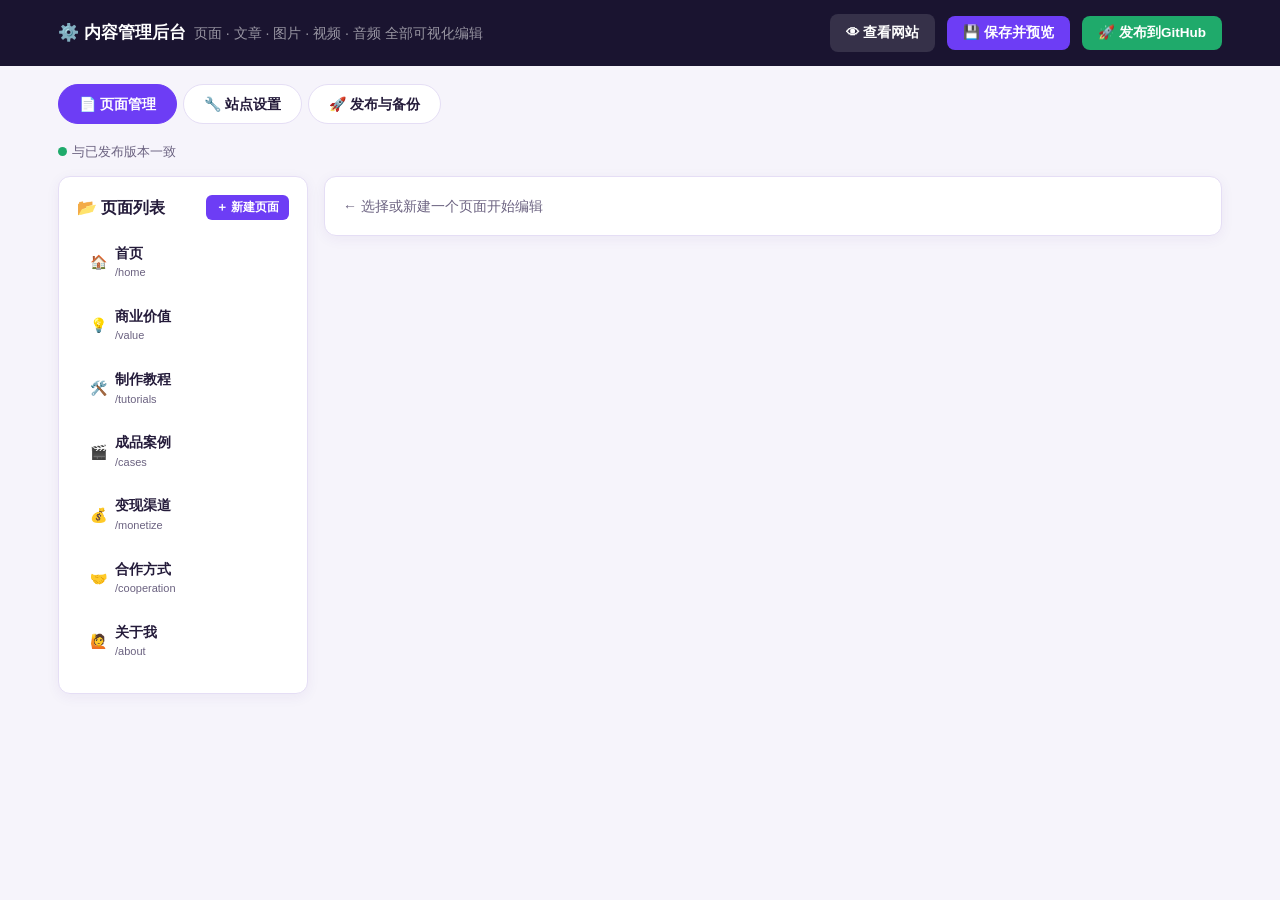
==== admin.html @ a8b08910 "Add files via upload" ====
<!DOCTYPE html>
<html lang="zh-CN">
<head>
<meta charset="UTF-8">
<meta name="viewport" content="width=device-width, initial-scale=1.0">
<title>内容管理后台 · AI视频工坊</title>
<style>
* { margin: 0; padding: 0; box-sizing: border-box; }
:root {
  --primary: #6d3df5; --primary-dark: #5327d4; --primary-light: #f0ebff;
  --accent: #ff5c8a; --text: #241b3a; --text-light: #6b6280;
  --bg: #f6f4fb; --card: #fff; --border: #e5def5; --ok: #1faa6b; --warn: #e6a700; --err: #e04355;
}
body { font-family: "PingFang SC","Microsoft YaHei","Segoe UI",sans-serif; background: var(--bg); color: var(--text); line-height: 1.6; font-size: 14px; }
a { color: var(--primary); text-decoration: none; }
.container { max-width: 1200px; margin: 0 auto; padding: 0 18px; }

.topbar { background: #1a1430; color: #fff; padding: 14px 0; position: sticky; top: 0; z-index: 50; }
.topbar-inner { display: flex; align-items: center; gap: 12px; flex-wrap: wrap; }
.topbar h1 { font-size: 17px; flex: 1; }
.topbar h1 small { opacity: .55; font-weight: 400; margin-left: 8px; }
.btn { border: none; cursor: pointer; border-radius: 8px; padding: 8px 16px; font-size: 13.5px; font-weight: 600; transition: all .15s; display: inline-flex; align-items: center; gap: 6px; }
.btn-primary { background: var(--primary); color: #fff; } .btn-primary:hover { background: var(--primary-dark); }
.btn-ghost { background: rgba(255,255,255,.12); color: #fff; } .btn-ghost:hover { background: rgba(255,255,255,.22); }
.btn-outline { background: #fff; border: 1.5px solid var(--border); color: var(--text); } .btn-outline:hover { border-color: var(--primary); color: var(--primary); }
.btn-danger { background: #fdecee; color: var(--err); } .btn-danger:hover { background: #f9d9dd; }
.btn-ok { background: var(--ok); color: #fff; } .btn-ok:hover { filter: brightness(1.08); }
.btn-sm { padding: 4px 10px; font-size: 12px; border-radius: 6px; }
.btn:disabled { opacity: .5; cursor: not-allowed; }

.tabs { display: flex; gap: 6px; margin: 18px 0; flex-wrap: wrap; }
.tab { padding: 8px 20px; border-radius: 999px; background: #fff; border: 1.5px solid var(--border); cursor: pointer; font-weight: 600; font-size: 14px; }
.tab.active { background: var(--primary); border-color: var(--primary); color: #fff; }

.layout { display: grid; grid-template-columns: 250px 1fr; gap: 16px; align-items: start; }
@media (max-width: 860px) { .layout { grid-template-columns: 1fr; } }
.panel { background: var(--card); border: 1px solid var(--border); border-radius: 12px; padding: 18px; box-shadow: 0 3px 14px rgba(60,30,130,.06); }
.panel + .panel { margin-top: 16px; }
.panel h2 { font-size: 16px; margin-bottom: 12px; display: flex; align-items: center; gap: 8px; }
.panel h2 small { font-weight: 400; color: var(--text-light); font-size: 12px; }

.page-item { display: flex; align-items: center; gap: 8px; padding: 9px 12px; border-radius: 9px; cursor: pointer; border: 1.5px solid transparent; margin-bottom: 4px; }
.page-item:hover { background: var(--primary-light); }
.page-item.active { background: var(--primary-light); border-color: var(--primary); }
.page-item .p-title { flex: 1; font-weight: 600; font-size: 13.5px; }
.page-item .p-title small { display: block; color: var(--text-light); font-weight: 400; font-size: 11px; }
.page-item .op { font-size: 11px; color: var(--text-light); }
.hidden-tag { font-size: 10px; background: #eee; padding: 1px 6px; border-radius: 4px; color: var(--text-light); }

.field { margin-bottom: 13px; }
.field label { display: block; font-size: 12.5px; font-weight: 700; margin-bottom: 5px; color: var(--text); }
.field label small { color: var(--text-light); font-weight: 400; }
.field input[type=text], .field input[type=url], .field textarea, .field select {
  width: 100%; padding: 9px 12px; border: 1.5px solid var(--border); border-radius: 8px; font-size: 13.5px; font-family: inherit; background: #fff; color: var(--text);
}
.field textarea { resize: vertical; min-height: 84px; }
.field textarea.html-area { min-height: 220px; font-family: Consolas, monospace; font-size: 12.5px; }
.field input:focus, .field textarea:focus, .field select:focus { outline: none; border-color: var(--primary); }
.field .hint { font-size: 11.5px; color: var(--text-light); margin-top: 4px; }

.list-editor { border: 1.5px dashed var(--border); border-radius: 10px; padding: 12px; margin-bottom: 13px; background: #fbfaff; }
.list-editor .le-title { font-size: 12.5px; font-weight: 700; margin-bottom: 8px; }
.le-row { display: flex; gap: 8px; margin-bottom: 8px; align-items: center; flex-wrap: wrap; }
.le-row input { flex: 1; min-width: 130px; padding: 7px 10px; border: 1.5px solid var(--border); border-radius: 7px; font-size: 13px; }
.le-row textarea { flex: 1 1 100%; padding: 7px 10px; border: 1.5px solid var(--border); border-radius: 7px; font-size: 13px; font-family: inherit; }
.media-row { display: flex; gap: 6px; align-items: center; }
.media-row input { flex: 1; }
.upload-btn { white-space: nowrap; }

.section-item { border: 1.5px solid var(--border); border-radius: 10px; margin-bottom: 10px; background: #fff; }
.section-head { display: flex; align-items: center; gap: 10px; padding: 11px 14px; cursor: pointer; }
.section-head .s-type { font-size: 11px; background: var(--primary-light); color: var(--primary-dark); padding: 2px 9px; border-radius: 999px; font-weight: 700; }
.section-head .s-title { flex: 1; font-weight: 600; font-size: 13.5px; overflow: hidden; text-overflow: ellipsis; white-space: nowrap; }
.section-head .s-ops { display: flex; gap: 3px; }
.section-head .s-ops button { background: none; border: none; cursor: pointer; font-size: 15px; padding: 3px 6px; border-radius: 5px; }
.section-head .s-ops button:hover { background: var(--primary-light); }
.section-body { border-top: 1.5px solid var(--border); padding: 16px; }

.type-grid { display: grid; grid-template-columns: repeat(auto-fill, minmax(150px, 1fr)); gap: 10px; }
.type-card { border: 1.5px solid var(--border); border-radius: 10px; padding: 12px; cursor: pointer; text-align: center; transition: all .15s; }
.type-card:hover { border-color: var(--primary); background: var(--primary-light); }
.type-card .t-icon { font-size: 24px; }
.type-card .t-name { font-weight: 700; font-size: 13px; margin-top: 4px; }
.type-card .t-desc { font-size: 11px; color: var(--text-light); }

.log-box { background: #1a1430; color: #c9f7dd; border-radius: 9px; padding: 14px; font-family: Consolas, monospace; font-size: 12px; max-height: 280px; overflow-y: auto; white-space: pre-wrap; }
.log-box .err { color: #ff9c9c; } .log-box .warn { color: #ffe08a; }
.status-dot { display: inline-block; width: 9px; height: 9px; border-radius: 50%; margin-right: 5px; }
.dot-draft { background: var(--warn); } .dot-published { background: var(--ok); }

.notice { background: #fff8e6; border: 1px solid #f5df9a; border-radius: 9px; padding: 12px 15px; font-size: 12.5px; margin-bottom: 14px; color: #7a5b00; }
.notice b { display: block; margin-bottom: 3px; }
.grid2 { display: grid; grid-template-columns: 1fr 1fr; gap: 0 14px; }
@media (max-width: 640px) { .grid2 { grid-template-columns: 1fr; } }
.actions-bar { display: flex; gap: 10px; flex-wrap: wrap; margin: 4px 0 14px; }
</style>
</head>
<body>
<div class="topbar">
  <div class="container topbar-inner">
    <h1>⚙️ 内容管理后台<small>页面 · 文章 · 图片 · 视频 · 音频 全部可视化编辑</small></h1>
    <a class="btn btn-ghost" href="index.html" target="_blank">👁 查看网站</a>
    <button class="btn btn-primary" id="btnSavePreview">💾 保存并预览</button>
    <button class="btn btn-ok" id="btnPublish">🚀 发布到GitHub</button>
  </div>
</div>

<div class="container">
  <div class="tabs">
    <div class="tab active" data-tab="pages">📄 页面管理</div>
    <div class="tab" data-tab="site">🔧 站点设置</div>
    <div class="tab" data-tab="publish">🚀 发布与备份</div>
  </div>
  <p id="statusBar" style="font-size:12.5px;color:var(--text-light);margin-bottom:14px"></p>

  <!-- 页面管理 -->
  <div id="tab-pages" class="layout">
    <div class="panel">
      <h2>📂 页面列表 <button class="btn btn-primary btn-sm" id="btnAddPage" style="margin-left:auto">＋ 新建页面</button></h2>
      <div id="pageList"></div>
    </div>
    <div id="pageEditor"><div class="panel"><p style="color:var(--text-light)">← 选择或新建一个页面开始编辑</p></div></div>
  </div>

  <!-- 站点设置 -->
  <div id="tab-site" style="display:none">
    <div class="panel" style="max-width:640px">
      <h2>🔧 站点基础信息</h2>
      <div id="siteSettings"></div>
    </div>
  </div>

  <!-- 发布 -->
  <div id="tab-publish" style="display:none">
    <div class="notice"><b>📌 工作原理</b>本站为纯静态网站，所有内容存在 content.js 一个文件里。编辑后「保存并预览」仅本机可见；「发布到GitHub」会把 content.js 和上传的媒体文件提交到你的仓库，GitHub Pages 自动更新上线。</div>
    <div class="layout">
      <div class="panel">
        <h2>🚀 GitHub 发布配置</h2>
        <div class="field"><label>GitHub 用户名</label><input type="text" id="ghOwner" placeholder="你的GitHub用户名"></div>
        <div class="field"><label>仓库名</label><input type="text" id="ghRepo" placeholder="如 my-ai-video-site"></div>
        <div class="field"><label>分支</label><input type="text" id="ghBranch" placeholder="main（或 gh-pages）"></div>
        <div class="field"><label>Personal Access Token (PAT)</label><input type="text" id="ghToken" placeholder="ghp_ 开头 · 仅存在你本机浏览器">
          <div class="hint">GitHub → Settings → Developer settings → Personal access tokens → 生成经典Token，勾选 <b>repo</b> 权限。Fine-grained Token 则勾选目标仓库的 Contents: Read and write。</div></div>
        <div class="actions-bar">
          <button class="btn btn-outline" id="btnSaveGh">保存配置</button>
          <button class="btn btn-outline" id="btnTestGh">测试连接</button>
          <button class="btn btn-ok" id="btnPublish2">🚀 立即发布</button>
        </div>
        <div class="log-box" id="logBox">等待操作…</div>
      </div>
      <div>
        <div class="panel">
          <h2>💾 备份与恢复</h2>
          <div class="actions-bar">
            <button class="btn btn-outline" id="btnExport">⬇️ 导出 content.js</button>
            <button class="btn btn-outline" id="btnImport">⬆️ 从文件导入</button>
            <button class="btn btn-danger" id="btnReset">↩️ 重置为已发布版本</button>
          </div>
          <p style="font-size:12px;color:var(--text-light)">导出的文件也可手动放进仓库根目录覆盖 content.js 完成更新。</p>
        </div>
        <div class="panel">
          <h2>📏 媒体文件建议</h2>
          <ul style="font-size:12.5px;color:var(--text-light);padding-left:18px">
            <li>单文件 &lt; 20MB（GitHub限制100MB，小文件加载更快）</li>
            <li>大视频建议先传到视频平台，粘贴分享/embed链接</li>
            <li>图片推荐 JPG/WebP，宽度 ≤ 1600px</li>
            <li>仓库总大小建议控制在 1GB 以内</li>
          </ul>
        </div>
      </div>
    </div>
  </div>
</div>

<input type="file" id="filePicker" style="display:none">
<script src="content.js"></script>
<script src="js/admin.js"></script>
</body>
</html>
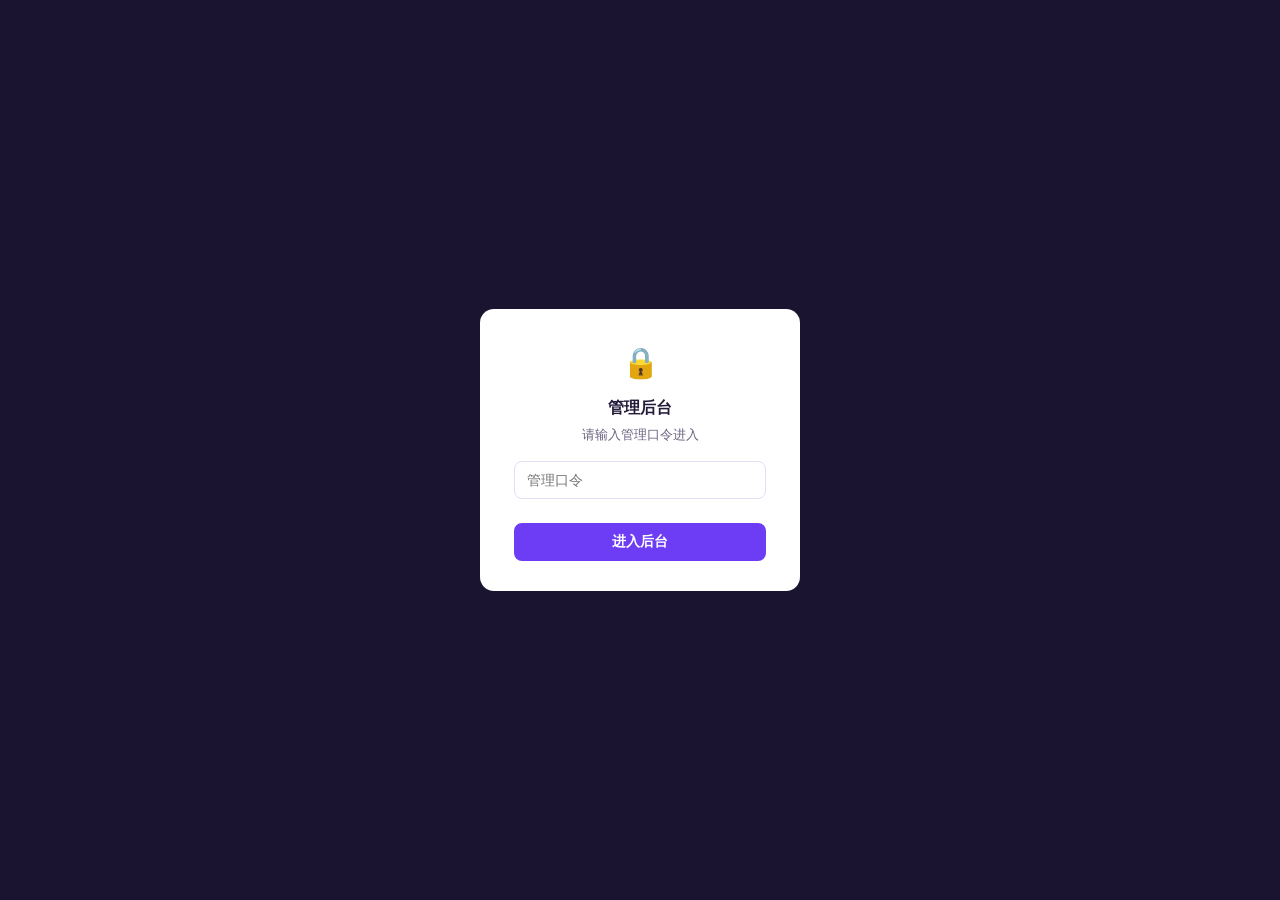
==== commit 797c8318: "Add files via upload" ====
--- a/admin.html
+++ b/admin.html
@@ -3,6 +3,7 @@
 <head>
 <meta charset="UTF-8">
 <meta name="viewport" content="width=device-width, initial-scale=1.0">
+<meta name="robots" content="noindex, nofollow">
 <title>内容管理后台 · AI视频工坊</title>
 <style>
 * { margin: 0; padding: 0; box-sizing: border-box; }
@@ -173,6 +174,41 @@
 </div>
 
 <input type="file" id="filePicker" style="display:none">
+<script>
+/* ===== 后台访问口令（防误入门闩，非安全边界）=====
+   enabled : true 开启门闩 / false 关闭
+   code    : 访客需输入的口令，改成你自己的（仅防君子，改内容仍需GitHub Token）
+   提示：每次关闭浏览器后自动重新上锁 */
+var ADMIN_LOCK_ENABLED = true;
+var ADMIN_ACCESS_CODE = "lls268269";
+(function () {
+  if (!ADMIN_LOCK_ENABLED || sessionStorage.getItem("admin_unlocked") === "1") return;
+  var wrap = document.createElement("div");
+  wrap.style.cssText = "position:fixed;inset:0;background:#1a1430;z-index:9999;display:flex;align-items:center;justify-content:center;";
+  wrap.innerHTML =
+    '<div style="background:#fff;border-radius:14px;padding:30px 34px;width:320px;text-align:center;font-family:inherit">' +
+    '<div style="font-size:30px;margin-bottom:8px">🔒</div>' +
+    '<div style="font-size:16px;font-weight:700;color:#241b3a;margin-bottom:4px">管理后台</div>' +
+    '<div style="font-size:12.5px;color:#6b6280;margin-bottom:16px">请输入管理口令进入</div>' +
+    '<input type="password" id="lockInput" placeholder="管理口令" style="width:100%;padding:10px 12px;border:1.5px solid #e5def5;border-radius:8px;font-size:14px;box-sizing:border-box;outline:none">' +
+    '<div id="lockErr" style="font-size:12px;color:#e04355;height:18px;margin-top:6px"></div>' +
+    '<button id="lockBtn" style="width:100%;padding:10px;background:#6d3df5;color:#fff;border:none;border-radius:8px;font-size:14px;font-weight:700;cursor:pointer">进入后台</button>' +
+    '</div>';
+  (document.body || document.documentElement).appendChild(wrap);
+  function tryUnlock() {
+    if (document.getElementById("lockInput").value === ADMIN_ACCESS_CODE) {
+      sessionStorage.setItem("admin_unlocked", "1");
+      wrap.remove();
+    } else {
+      document.getElementById("lockErr").textContent = "口令不正确";
+      document.getElementById("lockInput").value = "";
+    }
+  }
+  document.getElementById("lockBtn").onclick = tryUnlock;
+  document.getElementById("lockInput").addEventListener("keydown", function (e) { if (e.key === "Enter") tryUnlock(); });
+  setTimeout(function () { document.getElementById("lockInput").focus(); }, 50);
+})();
+</script>
 <script src="content.js"></script>
 <script src="js/admin.js"></script>
 </body>
